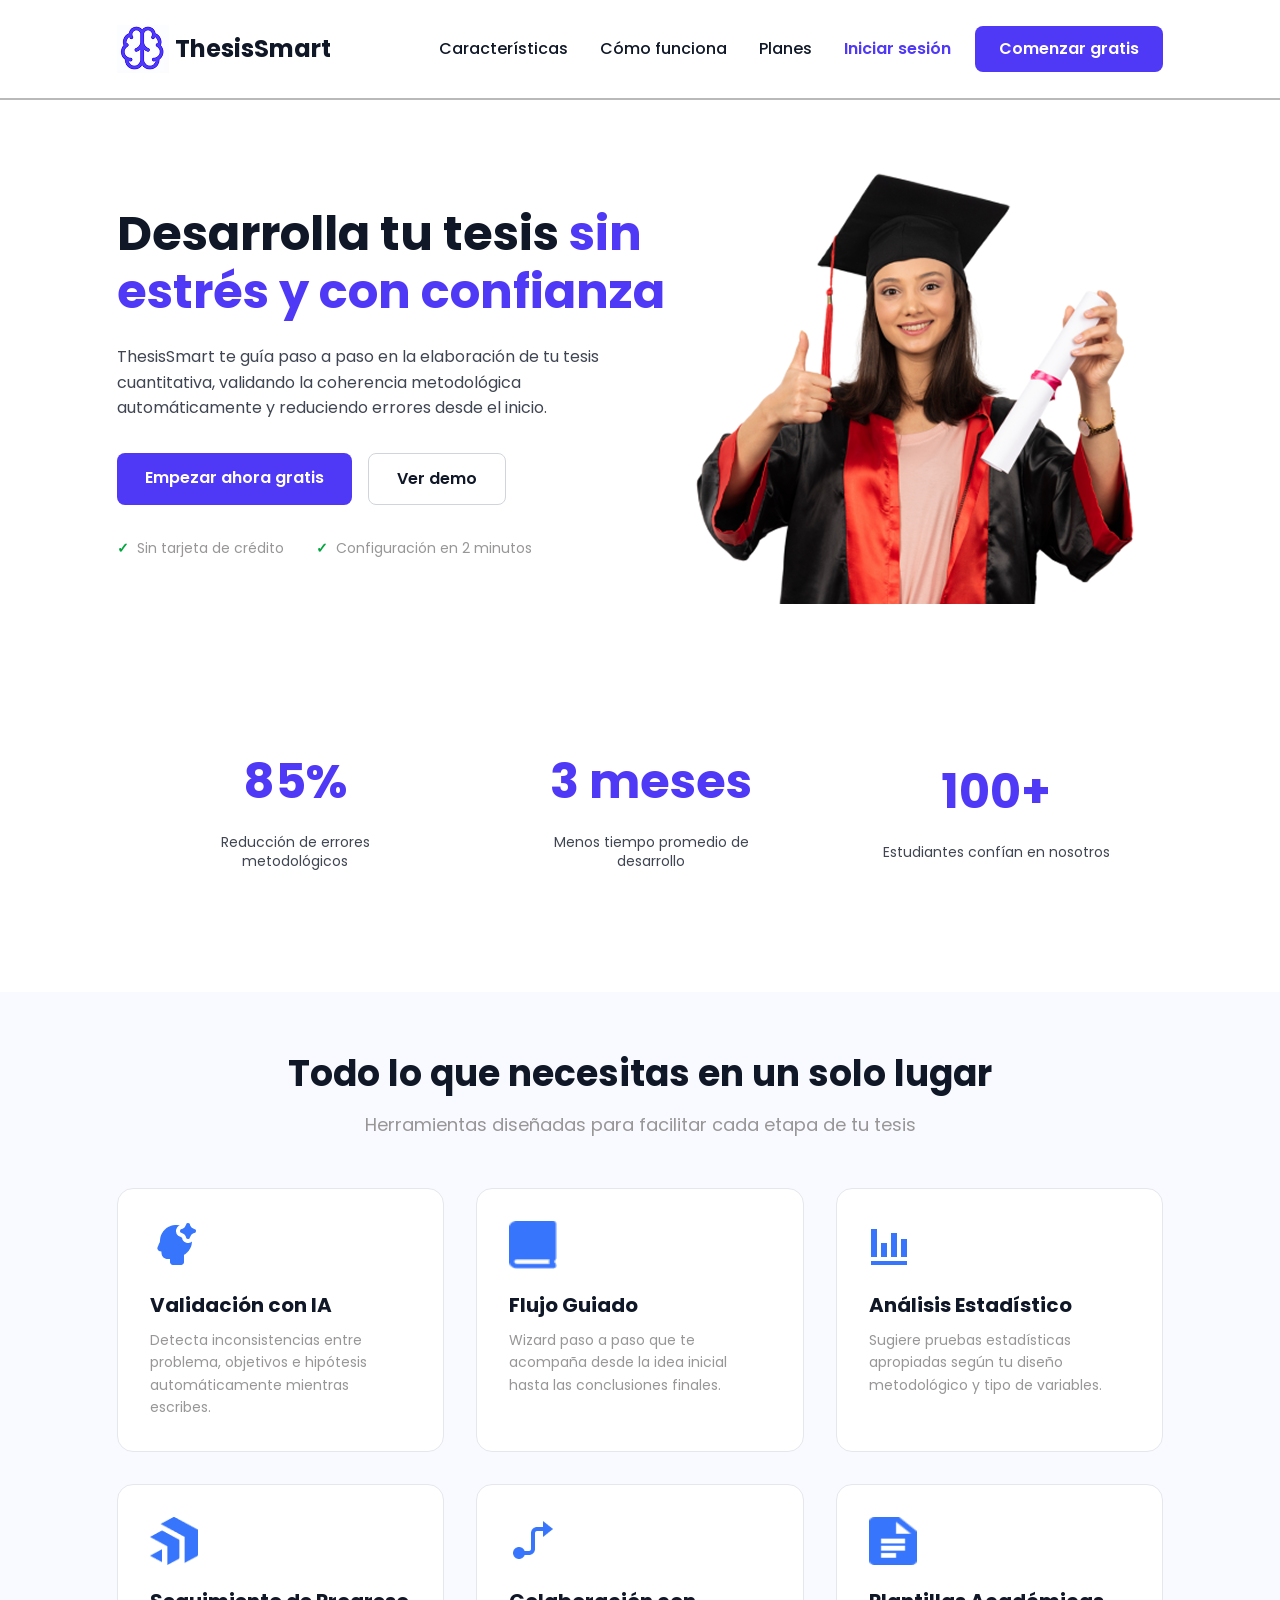
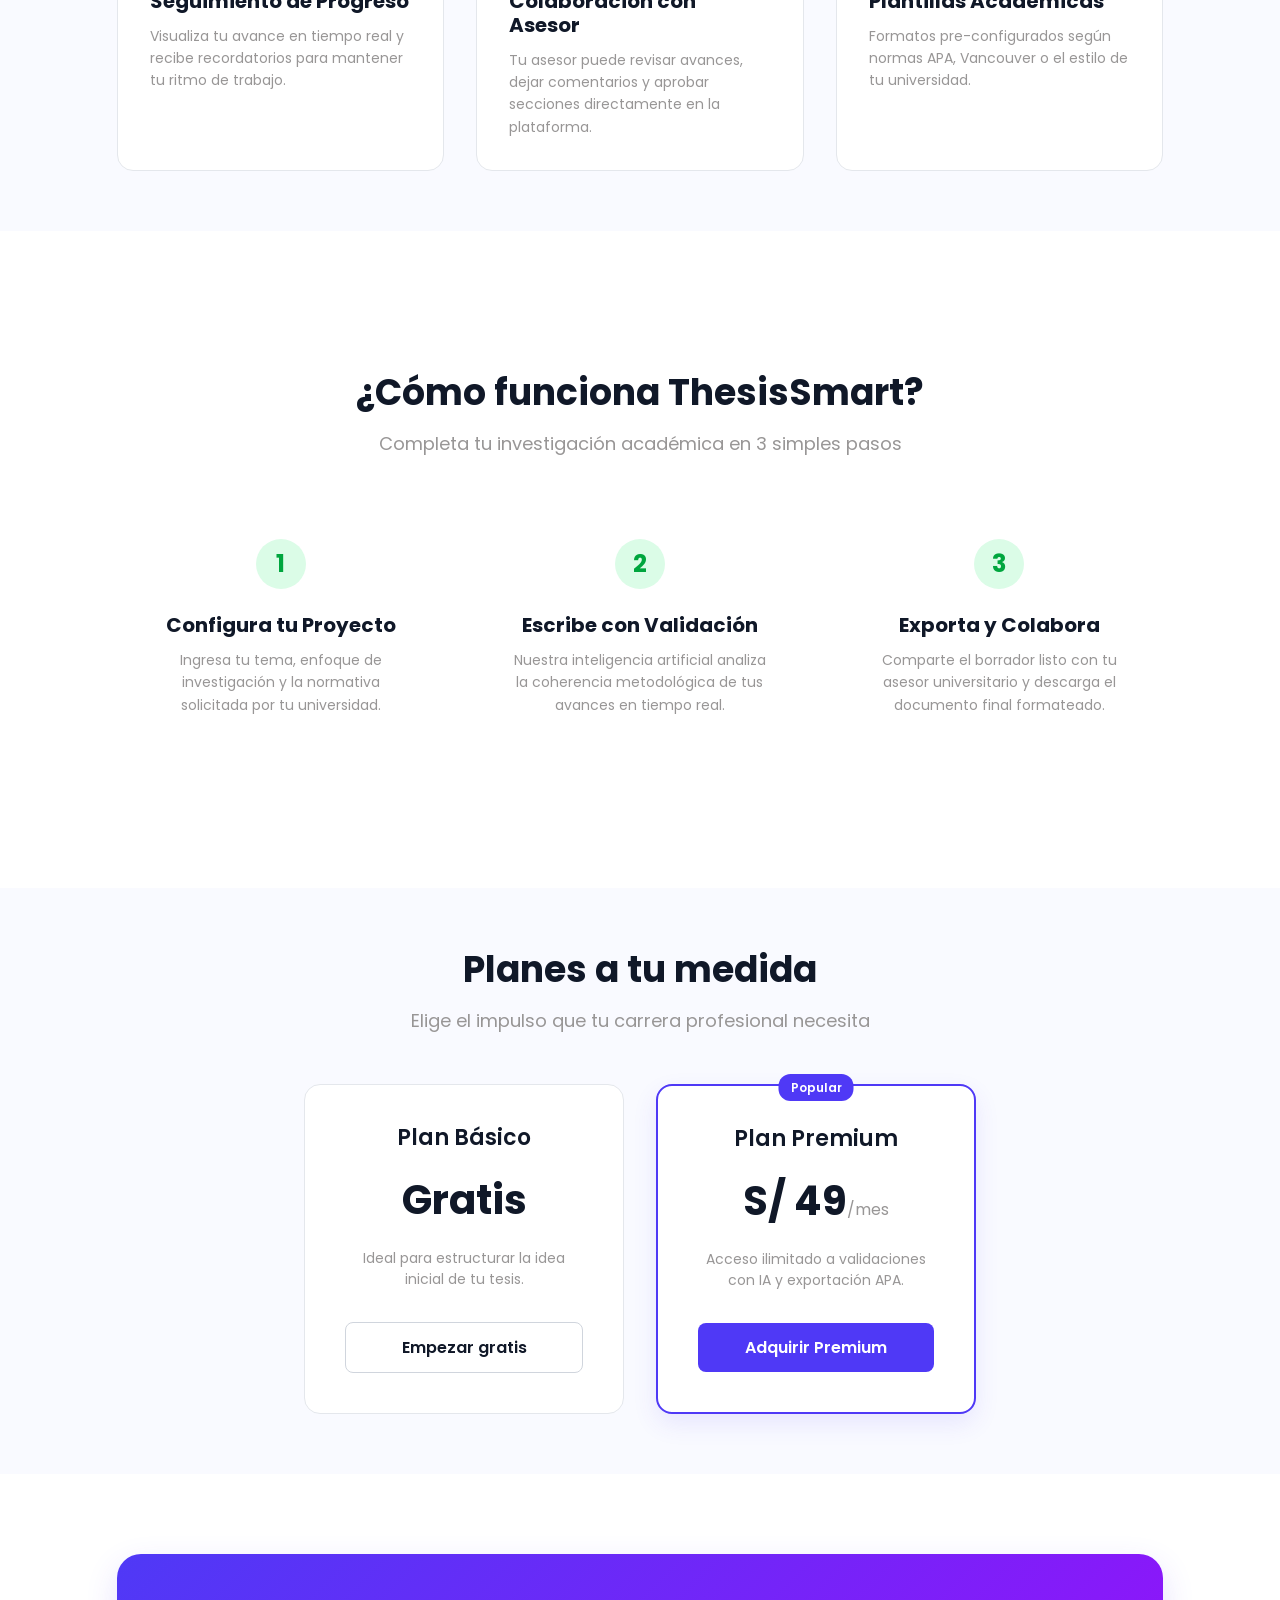
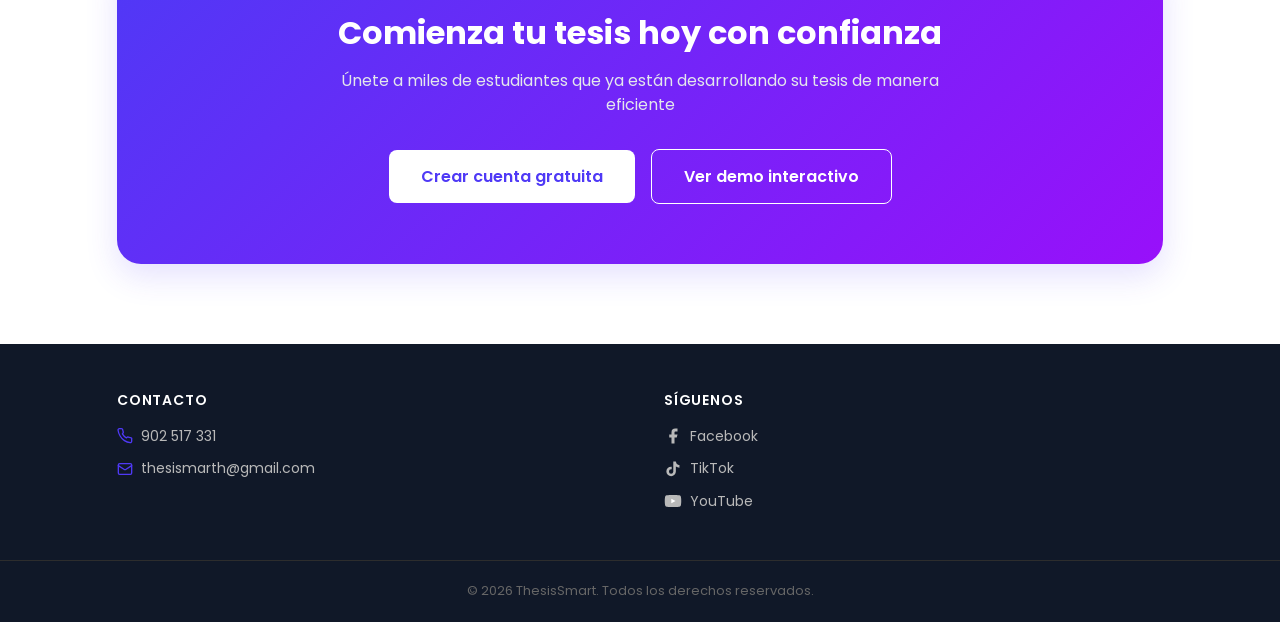
==== public/index.html @ 3ab74cde "Actualizacion de carpetas" ====
<!DOCTYPE html>
<html lang="es">
<head>
  <meta charset="UTF-8">
  <meta name="viewport" content="width=device-width, initial-scale=1.0">
  <title>Landing Page — Proyecto Tesis</title>
  <link rel="preconnect" href="https://fonts.googleapis.com">
  <link rel="preconnect" href="https://fonts.gstatic.com" crossorigin>
  <link href="https://fonts.googleapis.com/css2?family=Poppins:wght@400;500;600;700&display=swap" rel="stylesheet">
  <link rel="stylesheet" href="assets/styles/global.css">
  <link rel="stylesheet" href="assets/styles/landing.css">
  <link rel="icon" type="iamge/png" href="favicon.ico">
</head>
<body>

  <header>
    <nav class="nav">
      <a href="index.html" class="cuadro">
        <img class="logo" height="48" width="52" src="assets/images/landing/image 8.png" alt="ThesisSmart Logo">
        <span class="titulo">ThesisSmart</span>
      </a>

      <div class="nav-rigth">
        <ul class="menu">
          <li><a href="#seccion-caracteristicas">Características</a></li>
          <li><a href="#seccion-como-funciona">Cómo funciona</a></li>
          <li><a href="#seccion-planes">Planes</a></li>
        </ul>

        <div class="text2">
          <a href="auth.html" class="login">Iniciar sesión</a>
          <a href="auth.html" class="comenzar">Comenzar gratis</a>
        </div>
      </div>
    </nav>
  </header>

  <main>
    
    <section class="hero-section">
      <div class="hero-content">
        <h1>Desarrolla tu tesis <span>sin estrés y con confianza</span></h1>
        <p class="hero-description">
          ThesisSmart te guía paso a paso en la elaboración de tu tesis cuantitativa, 
          validando la coherencia metodológica automáticamente y reduciendo errores desde el inicio.
        </p>

        <div class="hero-buttons">
          <a href="auth.html" class="btn-primary">Empezar ahora gratis</a>
          <a href="#" class="btn-secondary" id="btn-hero-demo">Ver demo</a>
        </div>

        <div class="hero-features">
          <p><span class="check-icon">✓</span> Sin tarjeta de crédito</p>
          <p><span class="check-icon">✓</span> Configuración en 2 minutos</p>
        </div>
      </div>

      <div class="hero-image">
        <img src="assets/images/landing/Diseño sin título 1.png" alt="Estudiante graduada de ThesisSmart">
      </div>
    </section>

    <section class="stats-section">
      <div class="stat-card">
        <p class="stat-number">85%</p>
        <p class="stat-text">Reducción de errores metodológicos</p>
      </div>

      <div class="stat-card">
        <p class="stat-number">3 meses</p>
        <p class="stat-text">Menos tiempo promedio de desarrollo</p>
      </div>

      <div class="stat-card">
        <p class="stat-number">100+</p>
        <p class="stat-text">Estudiantes confían en nosotros</p>
      </div>
    </section>

    <section id="seccion-caracteristicas" class="features-section">
      <div class="features-header">
        <h2>Todo lo que necesitas en un solo lugar</h2>
        <p>Herramientas diseñadas para facilitar cada etapa de tu tesis</p>
      </div>

      <div class="features-grid">
        <div class="feature-card">
          <img src="assets/images/landing/mingcute_head-ai-fill.png" alt="Icono IA" class="feature-icon">
          <h3>Validación con IA</h3>
          <p>Detecta inconsistencias entre problema, objetivos e hipótesis automáticamente mientras escribes.</p>
        </div>

        <div class="feature-card">
          <img src="assets/images/landing/Group.png" alt="Icono Flujo" class="feature-icon">
          <h3>Flujo Guiado</h3>
          <p>Wizard paso a paso que te acompaña desde la idea inicial hasta las conclusiones finales.</p>
        </div>

        <div class="feature-card">
          <img src="assets/images/landing/mingcute_head-ai-fill (2).png" alt="Icono Análisis" class="feature-icon">
          <h3>Análisis Estadístico</h3>
          <p>Sugiere pruebas estadísticas apropiadas según tu diseño metodológico y tipo de variables.</p>
        </div>

        <div class="feature-card">
          <img src="assets/images/landing/Vector.png" alt="Icono Progreso" class="feature-icon">
          <h3>Seguimiento de Progreso</h3>
          <p>Visualiza tu avance en tiempo real y recibe recordatorios para mantener tu ritmo de trabajo.</p>
        </div>

        <div class="feature-card">
          <img src="assets/images/landing/linea-png.png" alt="Icono Asesor" class="feature-icon">
          <h3>Colaboración con Asesor</h3>
          <p>Tu asesor puede revisar avances, dejar comentarios y aprobar secciones directamente en la plataforma.</p>
        </div>

        <div class="feature-card">
          <img src="assets/images/landing/librito.png" alt="Icono Plantillas" class="feature-icon">
          <h3>Plantillas Académicas</h3>
          <p>Formatos pre-configurados según normas APA, Vancouver o el estilo de tu universidad.</p>
        </div>
      </div>
    </section>

    <section id="seccion-como-funciona" class="how-section">
      <div class="features-header">
        <h2>¿Cómo funciona ThesisSmart?</h2>
        <p>Completa tu investigación académica en 3 simples pasos</p>
      </div>
      <div class="how-grid">
        <div class="step-card">
          <div class="step-number">1</div>
          <h3>Configura tu Proyecto</h3>
          <p>Ingresa tu tema, enfoque de investigación y la normativa solicitada por tu universidad.</p>
        </div>
        <div class="step-card">
          <div class="step-number">2</div>
          <h3>Escribe con Validación</h3>
          <p>Nuestra inteligencia artificial analiza la coherencia metodológica de tus avances en tiempo real.</p>
        </div>
        <div class="step-card">
          <div class="step-number">3</div>
          <h3>Exporta y Colabora</h3>
          <p>Comparte el borrador listo con tu asesor universitario y descarga el documento final formateado.</p>
        </div>
      </div>
    </section>

    <section id="seccion-planes" class="pricing-section">
      <div class="features-header">
        <h2>Planes a tu medida</h2>
        <p>Elige el impulso que tu carrera profesional necesita</p>
      </div>
      <div class="pricing-grid">
        <div class="price-card">
          <h3>Plan Básico</h3>
          <p class="price-amount">Gratis</p>
          <p class="price-description">Ideal para estructurar la idea inicial de tu tesis.</p>
          <a href="auth.html" class="btn-secondary">Empezar gratis</a>
        </div>
        <div class="price-card premium">
          <div class="premium-badge">Popular</div>
          <h3>Plan Premium</h3>
          <p class="price-amount">S/ 49<span>/mes</span></p>
          <p class="price-description">Acceso ilimitado a validaciones con IA y exportación APA.</p>
          <a href="auth.html" class="btn-primary">Adquirir Premium</a>
        </div>
      </div>
    </section>

    <section class="cta-section">
      <div class="cta-box">
        <h2>Comienza tu tesis hoy con confianza</h2>
        <p>Únete a miles de estudiantes que ya están desarrollando su tesis de manera eficiente</p>
        <div class="cta-buttons">
          <a href="auth.html" class="btn-cta">Crear cuenta gratuita</a>
          <a href="#" class="btn-cta-secondary" id="btn-footer-demo">Ver demo interactivo</a>
        </div>
      </div>
    </section>

  </main>

  <div class="demo-floating-menu" id="panel-menu-demo">
    <div class="demo-menu-header">
      <h4>NAVEGACIÓN RÁPIDA (Demo)</h4>
      <button id="btn-cerrar-demo" class="close-demo">&times</button>
    </div>
    <div class="demo-menu-links">
      <a href="index.html" class="demo-link active">Landing Page</a>
      <a href="auth.html" class="demo-link">Autenticación</a>
      <a href="dashboard-estudiante.html" class="demo-link">Dashboard Estudiante</a>
      <a href="gestionar-tesis.html" class="demo-link">Editor / Wizard</a>
      <a href="dashboard-asesor.html" class="demo-link">Dashboard Asesor</a>
    </div>
  </div>

  <footer class="site-footer">
    <div class="footer-inner">

      <div class="footer-col">
        <h4 class="footer-heading">Contacto</h4>
        <p class="footer-item">
          <svg xmlns="http://www.w3.org/2000/svg" width="16" height="16" viewBox="0 0 24 24" fill="none" stroke="currentColor" stroke-width="2" stroke-linecap="round" stroke-linejoin="round" aria-hidden="true"><path d="M22 16.92v3a2 2 0 0 1-2.18 2 19.79 19.79 0 0 1-8.63-3.07A19.5 19.5 0 0 1 4.69 12a19.79 19.79 0 0 1-3.07-8.67A2 2 0 0 1 3.62 1h3a2 2 0 0 1 2 1.72 12.84 12.84 0 0 0 .7 2.81 2 2 0 0 1-.45 2.11L8.09 8.91a16 16 0 0 0 6 6l.81-.81a2 2 0 0 1 2.11-.45 12.84 12.84 0 0 0 2.81.7A2 2 0 0 1 22 16.92z"/></svg>
          902 517 331
        </p>
        <p class="footer-item">
          <svg xmlns="http://www.w3.org/2000/svg" width="16" height="16" viewBox="0 0 24 24" fill="none" stroke="currentColor" stroke-width="2" stroke-linecap="round" stroke-linejoin="round" aria-hidden="true"><rect width="20" height="16" x="2" y="4" rx="2"/><path d="m22 7-8.97 5.7a1.94 1.94 0 0 1-2.06 0L2 7"/></svg>
          thesismarth@gmail.com
        </p>
      </div>

      <div class="footer-col">
        <h4 class="footer-heading">Síguenos</h4>
        <div class="footer-socials">
          <a href="https://www.facebook.com" target="_blank" rel="noopener noreferrer" class="social-link" aria-label="Facebook">
            <svg xmlns="http://www.w3.org/2000/svg" width="18" height="18" viewBox="0 0 24 24" fill="currentColor" aria-hidden="true"><path d="M18 2h-3a5 5 0 0 0-5 5v3H7v4h3v8h4v-8h3l1-4h-4V7a1 1 0 0 1 1-1h3z"/></svg>
            Facebook
          </a>
          <a href="https://www.tiktok.com" target="_blank" rel="noopener noreferrer" class="social-link" aria-label="TikTok">
            <svg xmlns="http://www.w3.org/2000/svg" width="18" height="18" viewBox="0 0 24 24" fill="currentColor" aria-hidden="true"><path d="M19.59 6.69a4.83 4.83 0 0 1-3.77-4.25V2h-3.45v13.67a2.89 2.89 0 0 1-2.88 2.5 2.89 2.89 0 0 1-2.89-2.89 2.89 2.89 0 0 1 2.89-2.89c.28 0 .54.04.79.1V9.01a6.33 6.33 0 0 0-.79-.05 6.34 6.34 0 0 0-6.34 6.34 6.34 6.34 0 0 0 6.34 6.34 6.34 6.34 0 0 0 6.33-6.34V8.69a8.16 8.16 0 0 0 4.77 1.52V6.76a4.85 4.85 0 0 1-1-.07z"/></svg>
            TikTok
          </a>
          <a href="https://www.youtube.com" target="_blank" rel="noopener noreferrer" class="social-link" aria-label="YouTube">
            <svg xmlns="http://www.w3.org/2000/svg" width="18" height="18" viewBox="0 0 24 24" fill="currentColor" aria-hidden="true"><path d="M22.54 6.42a2.78 2.78 0 0 0-1.95-1.96C18.88 4 12 4 12 4s-6.88 0-8.59.46A2.78 2.78 0 0 0 1.46 6.42 29 29 0 0 0 1 12a29 29 0 0 0 .46 5.58 2.78 2.78 0 0 0 1.95 1.96C5.12 20 12 20 12 20s6.88 0 8.59-.46a2.78 2.78 0 0 0 1.95-1.96A29 29 0 0 0 23 12a29 29 0 0 0-.46-5.58z"/><polygon points="9.75 15.02 15.5 12 9.75 8.98 9.75 15.02" fill="#fff"/></svg>
            YouTube
          </a>
        </div>
      </div>

    </div>
    <div class="footer-bottom">
      <p>&copy; 2026 ThesisSmart. Todos los derechos reservados.</p>
    </div>
  </footer>

  <script src="assets/scripts/global.js"></script>
  <script src="assets/scripts/landing.js"></script>
</body>
</html>
---- public/assets/styles/global.css ----
/* ─── FUENTE (respaldo por si el CDN tarda) ─────────────────────────── */
@import url('https://fonts.googleapis.com/css2?family=Poppins:wght@400;500;600;700&display=swap');

/* ─── VARIABLES ─────────────────────────────────────────────────────── */
:root {
  /* Colores principales */
  --violeta:        #4F39F6;
  --verde:          #00A63E;
  --negro:          #101828;
  --morado:         #9810FA;

  /* Colores de apoyo */
  --gris:           #989696;
  --verde-claro:    #DBFCE7;
  --naranja:        #E17100;
  --amarillo-claro: #FEF3C6;

  /* Tipografía */
  --fuente: 'Poppins', sans-serif;
}

/* ─── RESET ─────────────────────────────────────────────────────────── */
*, *::before, *::after {
  box-sizing: border-box;
  margin: 0;
  padding: 0;
}

html {
  font-size: 16px;
  scroll-behavior: smooth;
}

body {
  font-family: var(--fuente);
  color: var(--negro);
  background-color: #ffffff;
  line-height: 1.6;
  -webkit-font-smoothing: antialiased;
}

img, video {
  max-width: 100%;
  display: block;
}

a {
  text-decoration: none;
  color: inherit;
}

ul, ol {
  list-style: none;
}

button {
  font-family: var(--fuente);
  cursor: pointer;
  border: none;
  background: none;
}

input, textarea, select {
  font-family: var(--fuente);
  font-size: 1rem;
  outline: none;
  border: none;
}

h1, h2, h3, h4, h5, h6 {
  font-weight: 600;
  line-height: 1.2;
}
---- public/assets/styles/landing.css ----
.nav {
    display: flex;
    justify-content: space-between;
    align-items: center;
    width: 100%;
    height: 100px;
    margin: 0 auto;
    padding-left: 117px;
    padding-right: 117px;
    background-color: #ffffff;
    box-sizing: border-box;
    font-family: var(--fuente);
    border-bottom: 2px solid #B9B9B9;
}

.cuadro {
    display: flex;
    align-items: center;
    gap: 6px;
    text-decoration: none;
}

.logo {
    width: 52px;
    height: 48px;
    display: block;
}

.titulo {
    font-family: var(--fuente);
    font-weight: 700;
    font-size: 24px;
    color: var(--negro);
    white-space: nowrap;
}

.nav-rigth {
    display: flex;
    align-items: center;
    gap: 32px;
}

.menu {
    display: flex;
    align-items: center;
    gap: 32px;
    list-style: none;
    margin: 0;
    padding: 0;
}

.menu a {
    text-decoration: none;
    color: var(--negro);
    font-family: var(--fuente);
    font-weight: 500;
}

.text2 {
    display: flex;
    align-items: center;
    gap: 24px;
}

.login {
    text-decoration: none;
    color: var(--violeta);
    font-family: var(--fuente);
    font-weight: 600;
}

.comenzar {
    text-decoration: none;
    background-color: var(--violeta);
    color: #ffffff;
    padding: 10px 24px;
    border-radius: 8px;
    font-family: var(--fuente);
    font-weight: 600;
}


.hero-section {
    display: flex;
    justify-content: space-between;
    align-items: center;
    max-width: 1440px;
    margin: 0 auto;
    padding: 60px 117px;
    box-sizing: border-box;
}

.hero-content {
    max-width: 550px;
}

.hero-content h1 {
    font-family: var(--fuente);
    font-size: 48px;
    font-weight: 700;
    color: var(--negro);
    line-height: 1.2;
    margin: 0 0 24px 0;
}

.hero-content h1 span {
    color: var(--violeta);
}

.hero-description {
    font-family: var(--fuente);
    font-size: 16px;
    line-height: 1.6;
    color: var(--negro);
    margin: 0 0 32px 0;
    opacity: 0.8;
}

.hero-buttons {
    display: flex;
    gap: 16px;
    margin-bottom: 32px;
}

.btn-primary {
    text-decoration: none;
    background-color: var(--violeta);
    color: #ffffff;
    padding: 12px 28px;
    border-radius: 8px;
    font-family: var(--fuente);
    font-weight: 600;
    font-size: 16px;
}

.btn-secondary {
    text-decoration: none;
    background-color: #ffffff;
    color: var(--negro);
    padding: 12px 28px;
    border: 1px solid #D0D5DD;
    border-radius: 8px;
    font-family: var(--fuente);
    font-weight: 600;
    font-size: 16px;
}

.hero-features {
    display: flex;
    gap: 32px;
}

.hero-features p {
    font-family: var(--fuente);
    font-size: 14px;
    color: var(--gris);
    display: flex;
    align-items: center;
    gap: 8px;
    margin: 0;
}

.check-icon {
    color: var(--verde);
    font-weight: 700;
}

.hero-image img {
    max-width: 100%;
    height: auto;
    display: block;
}

.stats-section {
    display: flex;
    justify-content: space-around;
    align-items: center;
    max-width: 1440px;
    margin: 40px auto 0 auto;
    padding: 40px 117px;
    box-sizing: border-box;
}

.stat-card {
    text-align: center;
    max-width: 250px;
}

.stat-number {
    font-family: var(--fuente);
    font-size: 48px;
    font-weight: 700;
    color: var(--violeta);
    margin: 0 0 12px 0;
}

.stat-text {
    font-family: var(--fuente);
    font-size: 14px;
    color: var(--negro);
    margin: 0;
    line-height: 1.4;
    opacity: 0.8;
}

.features-section {
    margin: 80px auto 0 auto;
    padding: 60px 117px;
    box-sizing: border-box;
    background-color: #F9FAFF;
}

.features-header {
    text-align: center;
    margin-bottom: 48px;
}

.features-header h2 {
    font-family: var(--fuente);
    font-size: 36px;
    font-weight: 700;
    color: var(--negro);
    margin: 0 0 16px 0;
}

.features-header p {
    font-family: var(--fuente);
    font-size: 18px;
    color: var(--gris);
    margin: 0;
}

.features-grid {
    display: grid;
    grid-template-columns: repeat(3, 1fr);
    gap: 32px;
}

.feature-card {
    background-color: #ffffff;
    border: 1px solid #E4E7EC;
    border-radius: 16px;
    padding: 32px;
    box-sizing: border-box;
    display: flex;
    flex-direction: column;
    align-items: flex-start;
    text-align: left;
}

.feature-icon {
    width: 48px;
    height: 48px;
    margin-bottom: 24px;
}

.feature-card h3 {
    font-family: var(--fuente);
    font-size: 20px;
    font-weight: 700;
    color: var(--negro);
    margin: 0 0 12px 0;
}

.feature-card p {
    font-family: var(--fuente);
    font-size: 14px;
    line-height: 1.6;
    color: var(--gris);
    margin: 0;
}

.cta-section {
    max-width: 1440px;
    margin: 80px auto;
    padding: 0 117px;
    box-sizing: border-box;
}

.cta-box {
    background: linear-gradient(135deg, var(--violeta) 0%, var(--morado) 100%);
    border-radius: 24px;
    padding: 60px 40px;
    text-align: center;
    display: flex;
    flex-direction: column;
    align-items: center;
    box-shadow: 0px 12px 32px rgba(79, 57, 246, 0.15);
}

.cta-box h2 {
    font-family: var(--fuente);
    font-size: 32px;
    font-weight: 700;
    color: #ffffff;
    margin: 0 0 16px 0;
}

.cta-box p {
    font-family: var(--fuente);
    font-size: 16px;
    color: #E4E7EC;
    max-width: 600px;
    margin: 0 0 32px 0;
    line-height: 1.5;
}

.btn-cta {
    text-decoration: none;
    background-color: #ffffff;
    color: var(--violeta);
    padding: 14px 32px;
    border-radius: 8px;
    font-family: var(--fuente);
    font-weight: 600;
    font-size: 16px;
    display: inline-block;
}

html {
    scroll-behavior: smooth; 
}

.how-section {
    max-width: 1440px;
    margin: 80px auto 0 auto;
    padding: 60px 117px;
    box-sizing: border-box;
}

.how-grid {
    display: grid;
    grid-template-columns: repeat(3, 1fr);
    gap: 32px;
}

.step-card {
    background-color: #ffffff;
    padding: 32px;
    text-align: center;
    box-sizing: border-box;
}

.step-number {
    width: 50px;
    height: 50px;
    background-color: var(--verde-claro);
    color: var(--verde);
    font-size: 24px;
    font-weight: 700;
    border-radius: 50%;
    display: flex;
    align-items: center;
    justify-content: center;
    margin: 0 auto 24px auto;
}

.step-card h3 {
    font-family: var(--fuente);
    font-size: 20px;
    font-weight: 700;
    color: var(--negro);
    margin: 0 0 12px 0;
}

.step-card p {
    font-family: var(--fuente);
    font-size: 14px;
    line-height: 1.6;
    color: var(--gris);
    margin: 0;
}

.pricing-section {
    margin: 80px auto 0 auto;
    padding: 60px 117px;
    box-sizing: border-box;
    background-color: #F9FAFF;
}

.pricing-grid {
    display: flex;
    justify-content: center;
    gap: 32px;
}



.price-card {
    background-color: #ffffff;
    border: 1px solid #E4E7EC;
    border-radius: 16px;
    padding: 40px;
    width: 320px;
    box-sizing: border-box;
    text-align: center;
    position: relative;
    display: flex;
    flex-direction: column;
    justify-content: space-between;
}

.price-card.premium {
    border: 2px solid var(--violeta);
    box-shadow: 0px 10px 25px rgba(79, 57, 246, 0.1);
}

.premium-badge {
    position: absolute;
    top: -12px;
    left: 50%;
    transform: translateX(-50%);
    background-color: var(--violeta);
    color: white;
    padding: 4px 12px;
    font-size: 12px;
    font-weight: 600;
    border-radius: 12px;
}

.price-card h3 {
    font-family: var(--fuente);
    font-size: 22px;
    color: var(--negro);
    margin: 0 0 16px 0;
}

.price-amount {
    font-family: var(--fuente);
    font-size: 40px;
    font-weight: 700;
    color: var(--negro);
    margin: 0 0 16px 0;
}

.price-amount span {
    font-size: 16px;
    color: var(--gris);
    font-weight: 400;
}

.price-description {
    font-family: var(--fuente);
    font-size: 14px;
    color: var(--gris);
    margin: 0 0 32px 0;
    line-height: 1.5;
}

.cta-buttons {
    display: flex;
    gap: 16px;
    align-items: center;
}

.btn-cta-secondary {
    text-decoration: none;
    background-color: transparent;
    color: #ffffff;
    border: 1px solid #ffffff;
    padding: 14px 32px;
    border-radius: 8px;
    font-family: var(--fuente);
    font-weight: 600;
    font-size: 16px;
}

.demo-floating-menu {
    position: fixed;
    bottom: 24px;
    right: 24px;
    background-color: #ffffff;
    border-radius: 12px;
    box-shadow: 0px 8px 30px rgba(0, 0, 0, 0.15);
    border: 1px solid #E4E7EC;
    width: 250px;
    z-index: 9999;
    font-family: var(--fuente);
    overflow: hidden;
    display: none; 
}

.demo-floating-menu.open {
    display: block;
}

.demo-menu-header {
    background-color: #F8F9FA;
    padding: 12px 16px;
    display: flex;
    justify-content: space-between;
    align-items: center;
    border-bottom: 1px solid #E4E7EC;
}

.demo-menu-header h4 {
    margin: 0;
    font-size: 11px;
    font-weight: 600;
    color: var(--gris);
    letter-spacing: 0.5px;
}

.close-demo {
    background: none;
    border: none;
    font-size: 20px;
    color: var(--gris);
    cursor: pointer;
    padding: 0;
    line-height: 1;
}

.demo-menu-links {
    display: flex;
    flex-direction: column;
}

.demo-link {
    padding: 10px 16px;
    font-size: 13px;
    color: var(--negro);
    text-decoration: none;
    font-weight: 500;
    transition: background-color 0.2s;
}

.demo-link:hover {
    background-color: #F4F5F7;
    color: var(--violeta);
}

.demo-link.active {
    background-color: #EEECFC;
    color: var(--violeta);
    font-weight: 600;
}

/* ─── FOOTER ─────────────────────────────────────────────────────────── */
.site-footer {
    background-color: var(--negro);
    color: #ffffff;
    font-family: var(--fuente);
}

.footer-inner {
    display: grid;
    grid-template-columns: 1fr 1fr;
    gap: 48px;
    max-width: 1440px;
    margin: 0 auto;
    padding: 48px 117px;
    box-sizing: border-box;
}

.footer-heading {
    font-size: 14px;
    font-weight: 600;
    text-transform: uppercase;
    letter-spacing: 0.8px;
    color: #ffffff;
    margin-bottom: 16px;
}

.footer-item {
    display: flex;
    align-items: center;
    gap: 8px;
    font-size: 14px;
    color: #B9B9B9;
    margin-bottom: 10px;
}

.footer-item svg {
    flex-shrink: 0;
    color: var(--violeta);
}

.footer-socials {
    display: flex;
    flex-direction: column;
    gap: 10px;
}

.social-link {
    display: flex;
    align-items: center;
    gap: 8px;
    font-size: 14px;
    color: #B9B9B9;
    text-decoration: none;
    transition: color 0.2s;
}

.social-link:hover {
    color: #ffffff;
}

.social-link svg {
    flex-shrink: 0;
}

.footer-bottom {
    border-top: 1px solid #2D2D2D;
    text-align: center;
    padding: 20px 117px;
    font-size: 13px;
    color: #666666;
}
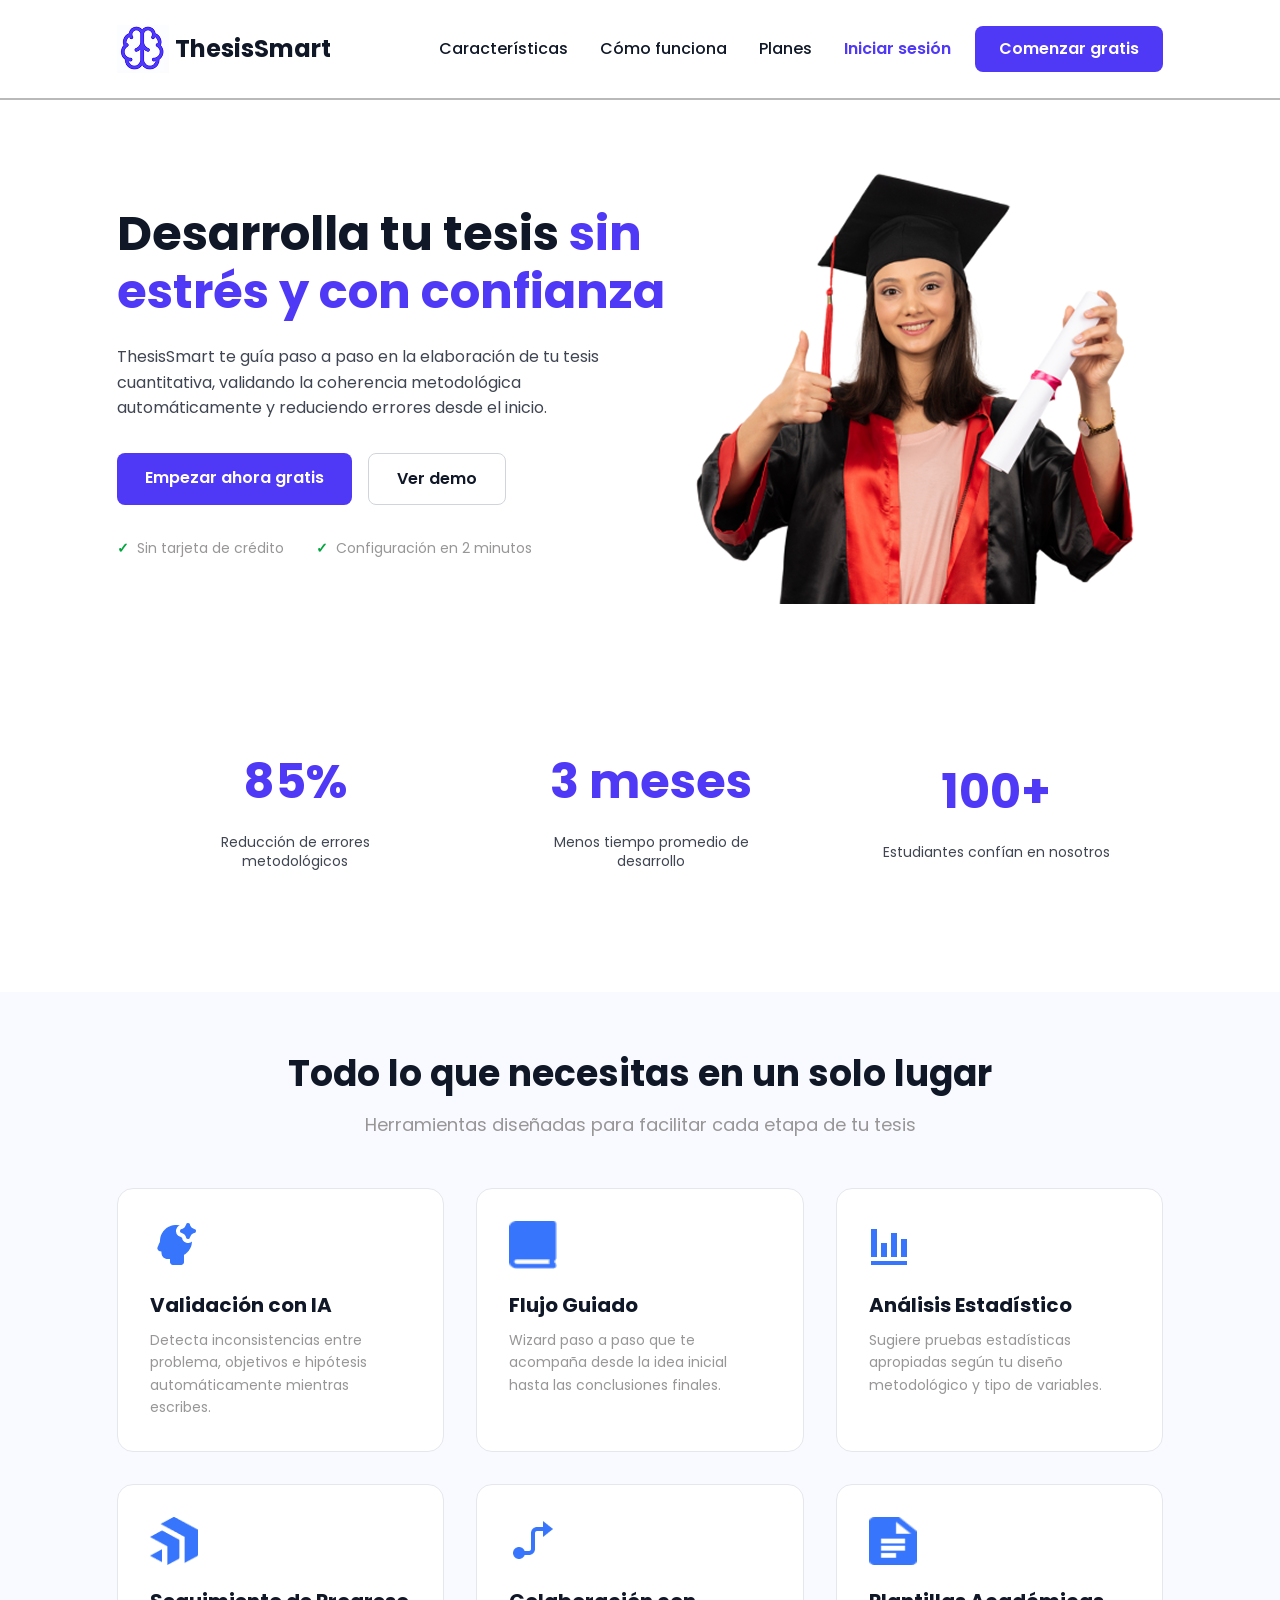
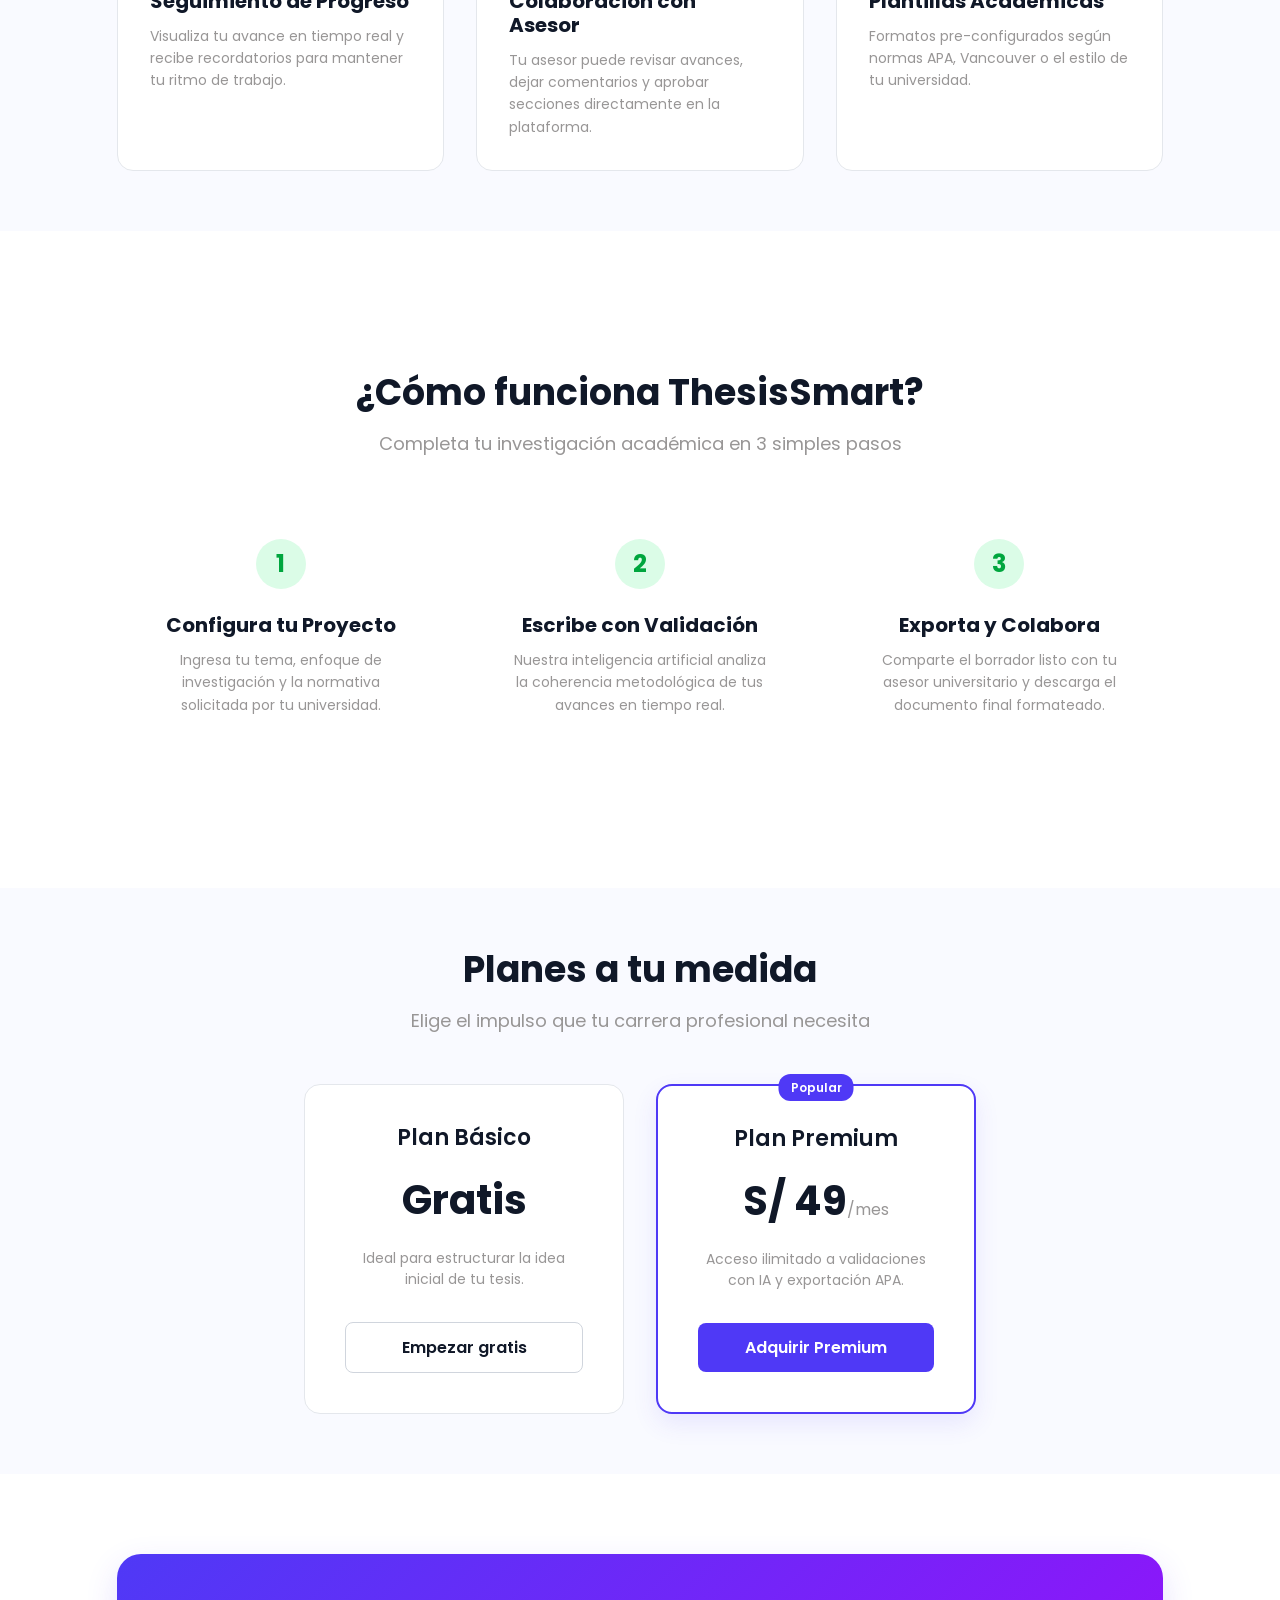
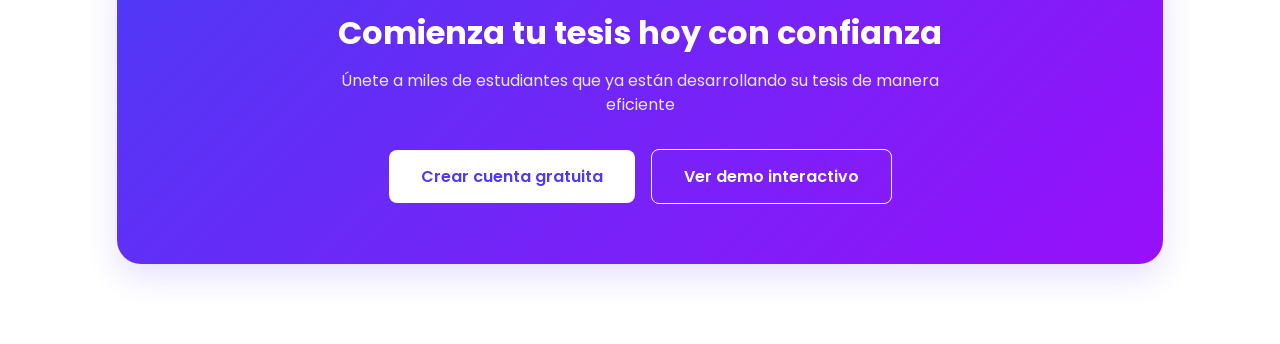
==== commit 9ba03ad7: "quito footer contacto  segun rama ruth-landing" ====
--- a/public/index.html
+++ b/public/index.html
@@ -9,7 +9,7 @@
   <link href="https://fonts.googleapis.com/css2?family=Poppins:wght@400;500;600;700&display=swap" rel="stylesheet">
   <link rel="stylesheet" href="assets/styles/global.css">
   <link rel="stylesheet" href="assets/styles/landing.css">
-  <link rel="icon" type="iamge/png" href="favicon.ico">
+  <link rel="stylesheet" href="assets/scripts/landing.js">
 </head>
 <body>
 
@@ -196,46 +196,10 @@
     </div>
   </div>
 
-  <footer class="site-footer">
-    <div class="footer-inner">
-
-      <div class="footer-col">
-        <h4 class="footer-heading">Contacto</h4>
-        <p class="footer-item">
-          <svg xmlns="http://www.w3.org/2000/svg" width="16" height="16" viewBox="0 0 24 24" fill="none" stroke="currentColor" stroke-width="2" stroke-linecap="round" stroke-linejoin="round" aria-hidden="true"><path d="M22 16.92v3a2 2 0 0 1-2.18 2 19.79 19.79 0 0 1-8.63-3.07A19.5 19.5 0 0 1 4.69 12a19.79 19.79 0 0 1-3.07-8.67A2 2 0 0 1 3.62 1h3a2 2 0 0 1 2 1.72 12.84 12.84 0 0 0 .7 2.81 2 2 0 0 1-.45 2.11L8.09 8.91a16 16 0 0 0 6 6l.81-.81a2 2 0 0 1 2.11-.45 12.84 12.84 0 0 0 2.81.7A2 2 0 0 1 22 16.92z"/></svg>
-          902 517 331
-        </p>
-        <p class="footer-item">
-          <svg xmlns="http://www.w3.org/2000/svg" width="16" height="16" viewBox="0 0 24 24" fill="none" stroke="currentColor" stroke-width="2" stroke-linecap="round" stroke-linejoin="round" aria-hidden="true"><rect width="20" height="16" x="2" y="4" rx="2"/><path d="m22 7-8.97 5.7a1.94 1.94 0 0 1-2.06 0L2 7"/></svg>
-          thesismarth@gmail.com
-        </p>
-      </div>
-
-      <div class="footer-col">
-        <h4 class="footer-heading">Síguenos</h4>
-        <div class="footer-socials">
-          <a href="https://www.facebook.com" target="_blank" rel="noopener noreferrer" class="social-link" aria-label="Facebook">
-            <svg xmlns="http://www.w3.org/2000/svg" width="18" height="18" viewBox="0 0 24 24" fill="currentColor" aria-hidden="true"><path d="M18 2h-3a5 5 0 0 0-5 5v3H7v4h3v8h4v-8h3l1-4h-4V7a1 1 0 0 1 1-1h3z"/></svg>
-            Facebook
-          </a>
-          <a href="https://www.tiktok.com" target="_blank" rel="noopener noreferrer" class="social-link" aria-label="TikTok">
-            <svg xmlns="http://www.w3.org/2000/svg" width="18" height="18" viewBox="0 0 24 24" fill="currentColor" aria-hidden="true"><path d="M19.59 6.69a4.83 4.83 0 0 1-3.77-4.25V2h-3.45v13.67a2.89 2.89 0 0 1-2.88 2.5 2.89 2.89 0 0 1-2.89-2.89 2.89 2.89 0 0 1 2.89-2.89c.28 0 .54.04.79.1V9.01a6.33 6.33 0 0 0-.79-.05 6.34 6.34 0 0 0-6.34 6.34 6.34 6.34 0 0 0 6.34 6.34 6.34 6.34 0 0 0 6.33-6.34V8.69a8.16 8.16 0 0 0 4.77 1.52V6.76a4.85 4.85 0 0 1-1-.07z"/></svg>
-            TikTok
-          </a>
-          <a href="https://www.youtube.com" target="_blank" rel="noopener noreferrer" class="social-link" aria-label="YouTube">
-            <svg xmlns="http://www.w3.org/2000/svg" width="18" height="18" viewBox="0 0 24 24" fill="currentColor" aria-hidden="true"><path d="M22.54 6.42a2.78 2.78 0 0 0-1.95-1.96C18.88 4 12 4 12 4s-6.88 0-8.59.46A2.78 2.78 0 0 0 1.46 6.42 29 29 0 0 0 1 12a29 29 0 0 0 .46 5.58 2.78 2.78 0 0 0 1.95 1.96C5.12 20 12 20 12 20s6.88 0 8.59-.46a2.78 2.78 0 0 0 1.95-1.96A29 29 0 0 0 23 12a29 29 0 0 0-.46-5.58z"/><polygon points="9.75 15.02 15.5 12 9.75 8.98 9.75 15.02" fill="#fff"/></svg>
-            YouTube
-          </a>
-        </div>
-      </div>
-
-    </div>
-    <div class="footer-bottom">
-      <p>&copy; 2026 ThesisSmart. Todos los derechos reservados.</p>
-    </div>
-  </footer>
-
-  <script src="assets/scripts/global.js"></script>
-  <script src="assets/scripts/landing.js"></script>
+  <footer>
+    </footer>
+
+  <script src="scripts/global.js"></script>
+  <script src="scripts/landing.js"></script>
 </body>
 </html>
--- a/public/assets/styles/landing.css
+++ b/public/assets/styles/landing.css
@@ -536,74 +536,79 @@
     font-weight: 600;
 }
 
-/* ─── FOOTER ─────────────────────────────────────────────────────────── */
-.site-footer {
-    background-color: var(--negro);
-    color: #ffffff;
-    font-family: var(--fuente);
-}
-
-.footer-inner {
-    display: grid;
-    grid-template-columns: 1fr 1fr;
-    gap: 48px;
-    max-width: 1440px;
-    margin: 0 auto;
-    padding: 48px 117px;
-    box-sizing: border-box;
-}
-
-.footer-heading {
-    font-size: 14px;
-    font-weight: 600;
-    text-transform: uppercase;
-    letter-spacing: 0.8px;
-    color: #ffffff;
-    margin-bottom: 16px;
-}
-
-.footer-item {
-    display: flex;
-    align-items: center;
-    gap: 8px;
-    font-size: 14px;
-    color: #B9B9B9;
-    margin-bottom: 10px;
-}
-
-.footer-item svg {
-    flex-shrink: 0;
-    color: var(--violeta);
-}
-
-.footer-socials {
-    display: flex;
-    flex-direction: column;
-    gap: 10px;
-}
-
-.social-link {
-    display: flex;
-    align-items: center;
-    gap: 8px;
-    font-size: 14px;
-    color: #B9B9B9;
-    text-decoration: none;
-    transition: color 0.2s;
-}
-
-.social-link:hover {
-    color: #ffffff;
-}
-
-.social-link svg {
-    flex-shrink: 0;
-}
-
-.footer-bottom {
-    border-top: 1px solid #2D2D2D;
-    text-align: center;
-    padding: 20px 117px;
-    font-size: 13px;
-    color: #666666;
+
+@media (max-width: 768px) {
+    
+    /* 1. Ajustes Generales de Márgenes */
+    .nav, 
+    .hero-section, 
+    .stats-section, 
+    .features-section, 
+    .how-section, 
+    .pricing-section, 
+    .cta-section {
+        padding-left: 24px;   /* Reducimos los 117px a solo 24px para que no coma pantalla */
+        padding-right: 24px;
+    }
+
+    /* 2. Menú de Navegación */
+    .nav-rigth {
+        display: none;        /* Por ahora ocultamos el menú largo en celulares para que no se rompa */
+    }
+
+    /* 3. Hero (Pasar de 2 columnas a 1 columna vertical) */
+    .hero-section {
+        flex-direction: column-reverse; /* Pone la imagen arriba y los textos abajo */
+        text-align: center;
+        gap: 32px;
+    }
+
+    .hero-content h1 {
+        font-size: 32px;      /* Achicamos el título para que entre completo */
+    }
+
+    .hero-buttons {
+        flex-direction: column; /* Botones uno abajo del otro */
+        width: 100%;
+    }
+
+    .hero-features {
+        flex-direction: column;
+        align-items: center;
+        gap: 12px;
+    }
+
+    /* 4. Estadísticas (Uno debajo de otro) */
+    .stats-section {
+        flex-direction: column;
+        gap: 32px;
+    }
+
+    /* 5. Características (El Grid pasa de 3 columnas a solo 1 columna) */
+    .features-grid, 
+    .how-grid {
+        grid-template-columns: 1fr; /* Una sola columna vertical */
+        gap: 20px;
+    }
+
+    /* 6. Planes de Precios */
+    .pricing-grid {
+        flex-direction: column;
+        align-items: center;
+    }
+
+    /* 7. Caja Morada (CTA) */
+    .cta-box h2 {
+        font-size: 24px;      /* Título más pequeño para pantallas chicas */
+    }
+
+    .cta-buttons {
+        flex-direction: column;
+        width: 100%;
+    }
+    
+    .btn-cta, .btn-cta-secondary {
+        width: 100%;          /* Los botones ocupan todo el ancho disponible */
+        text-align: center;
+    }
 }
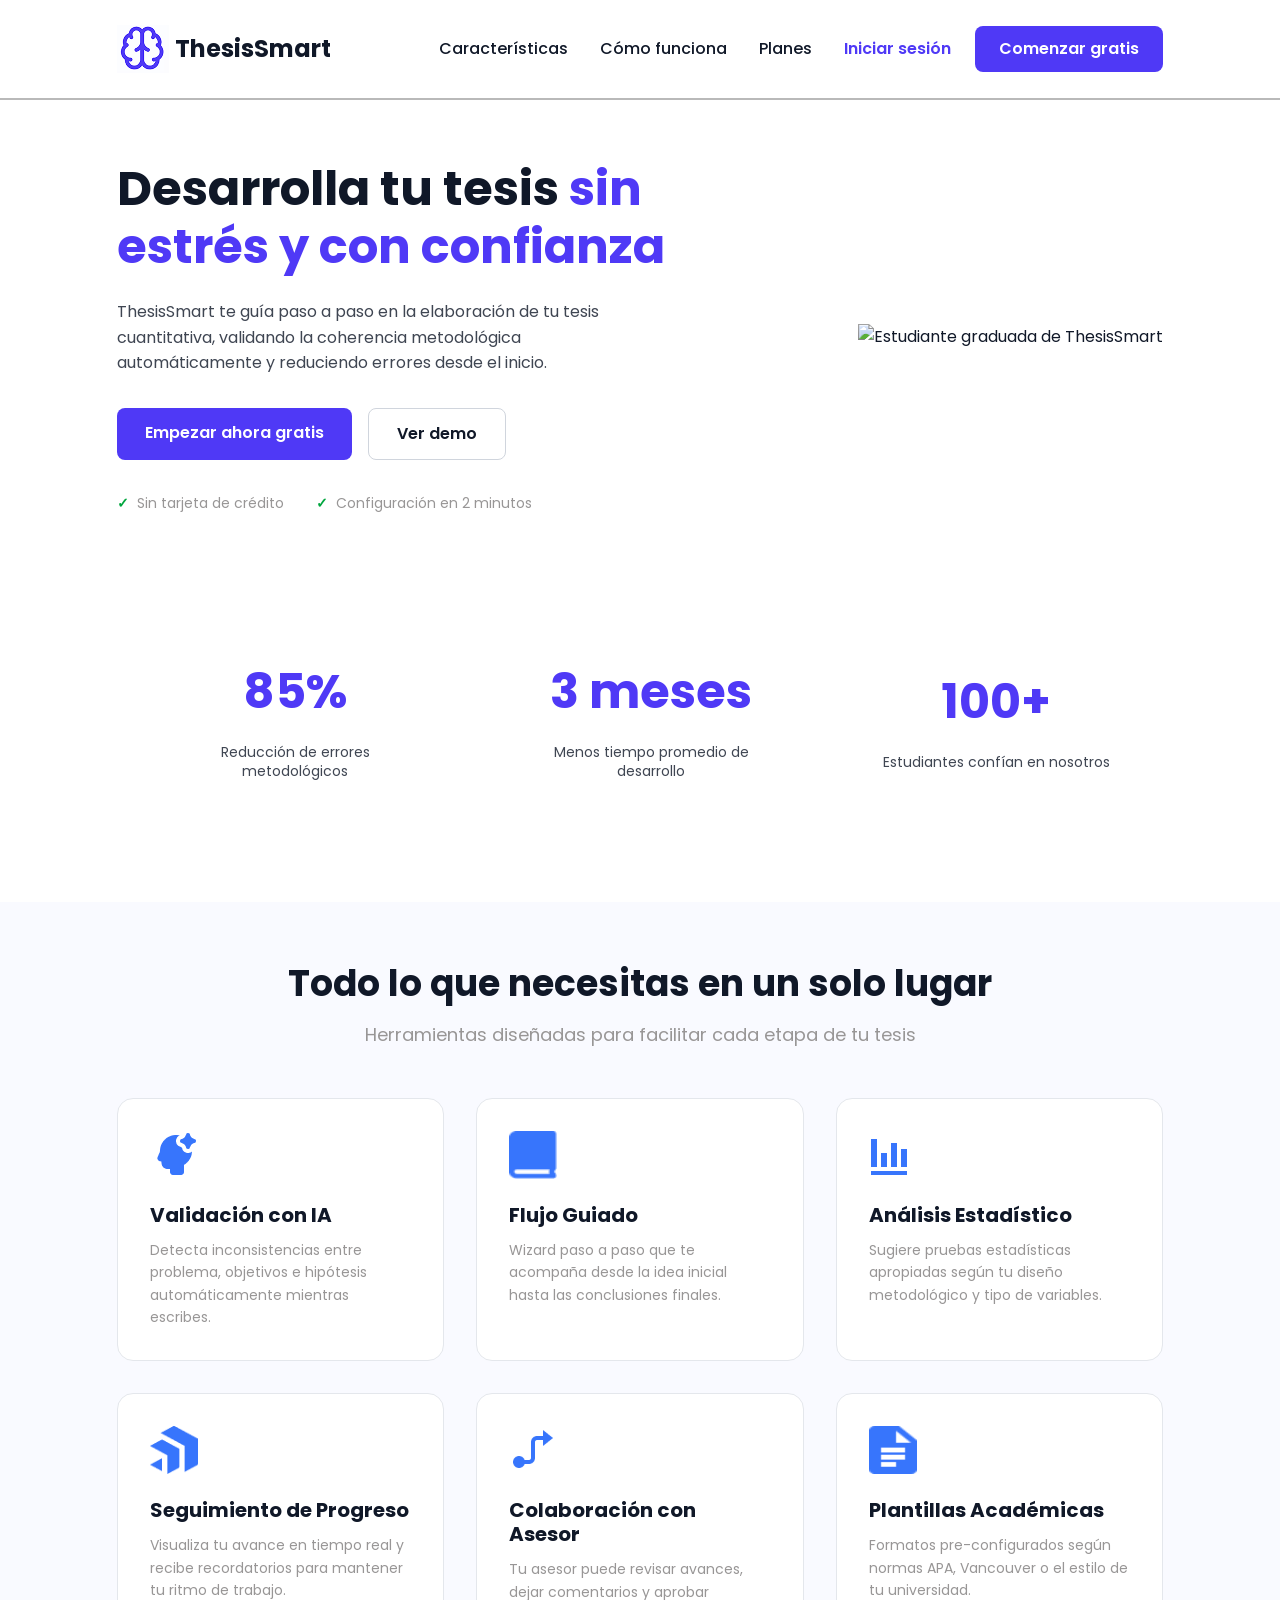
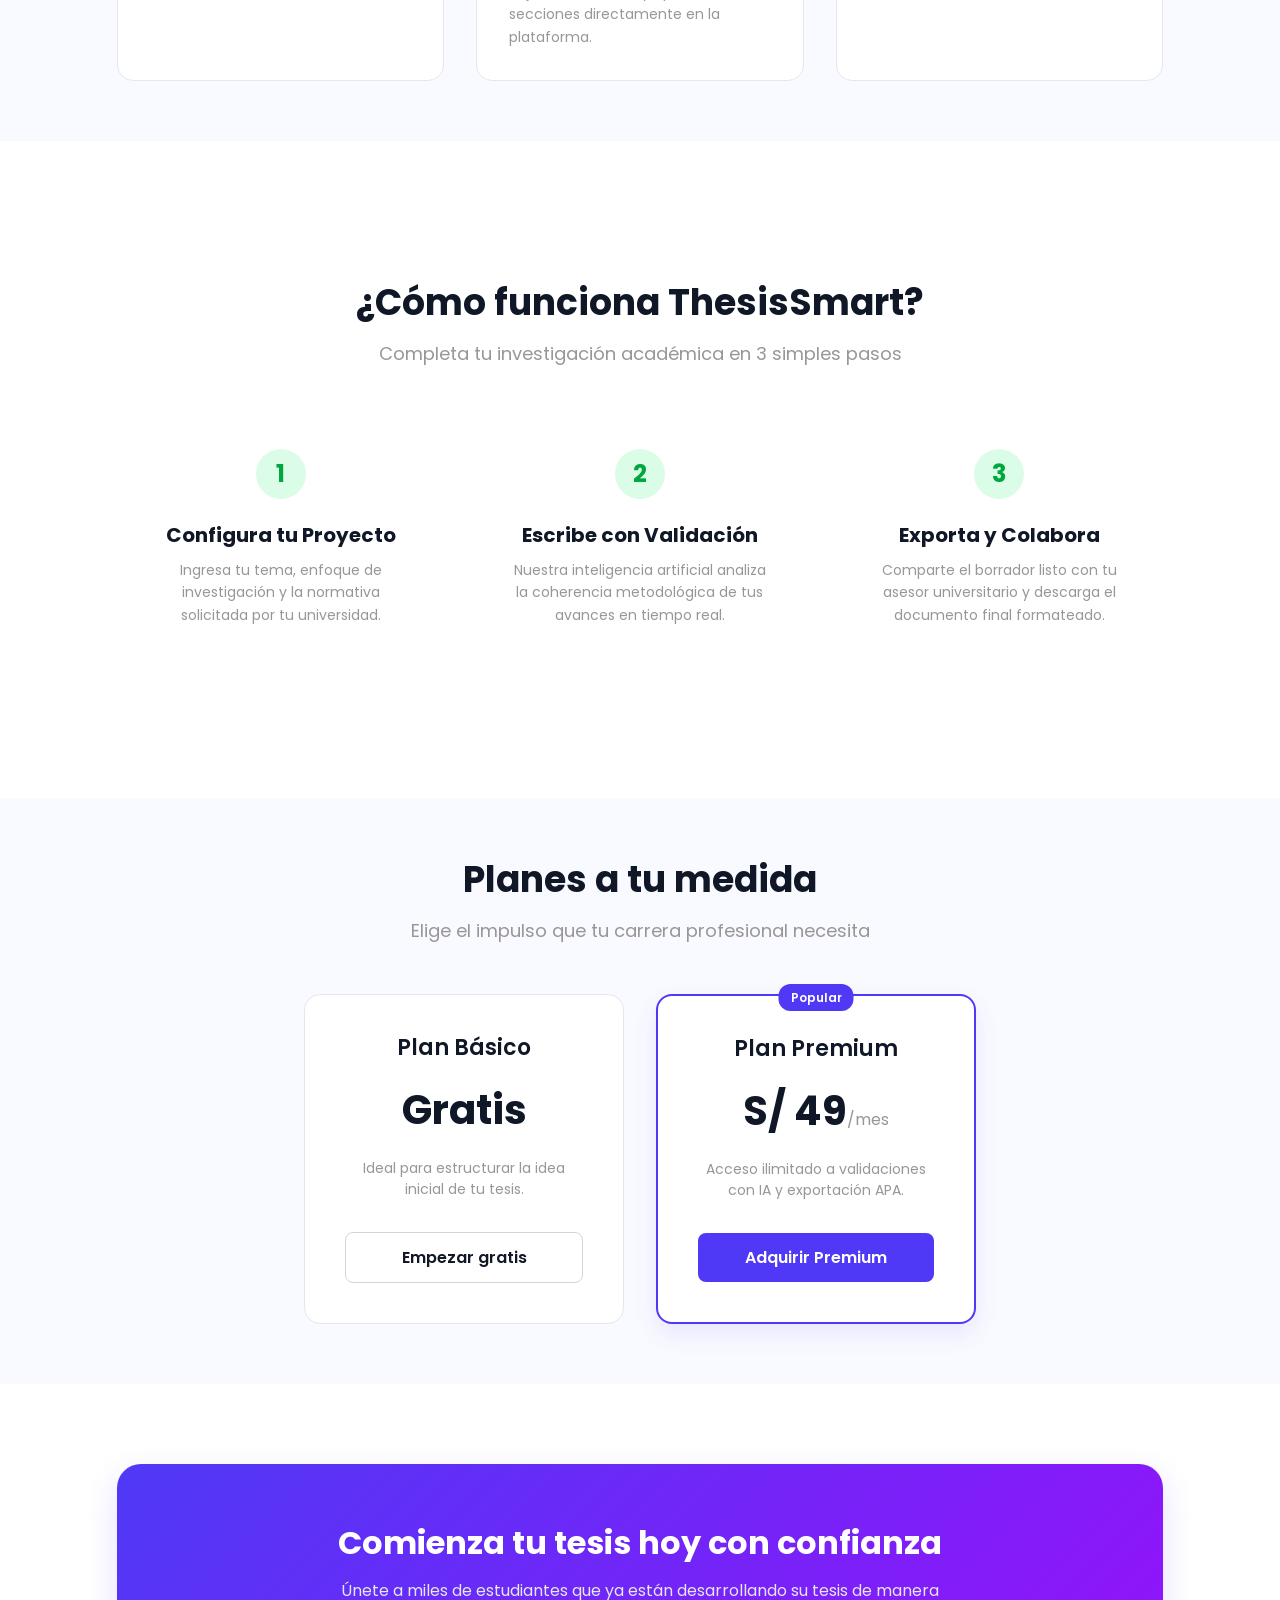
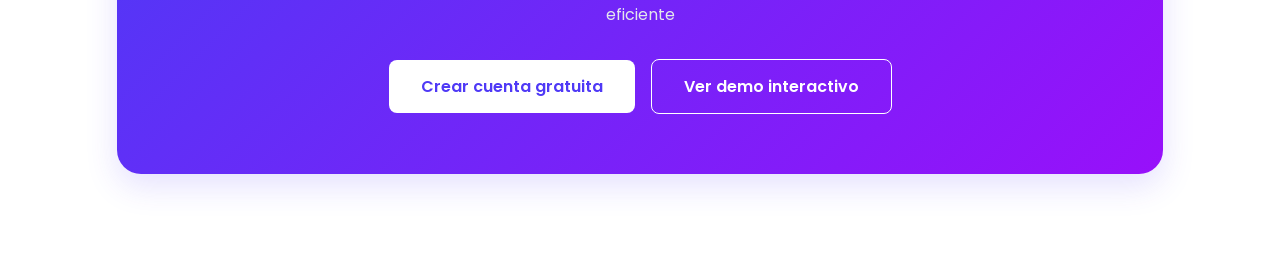
==== commit 05400e88: "Segunda actualizacion de archivos" ====
--- a/public/index.html
+++ b/public/index.html
@@ -9,7 +9,6 @@
   <link href="https://fonts.googleapis.com/css2?family=Poppins:wght@400;500;600;700&display=swap" rel="stylesheet">
   <link rel="stylesheet" href="assets/styles/global.css">
   <link rel="stylesheet" href="assets/styles/landing.css">
-  <link rel="stylesheet" href="assets/scripts/landing.js">
 </head>
 <body>
 
@@ -199,7 +198,7 @@
   <footer>
     </footer>
 
-  <script src="scripts/global.js"></script>
-  <script src="scripts/landing.js"></script>
+  <script src="assets/scripts/global.js"></script>
+  <script src="assets/scripts/landing.js"></script>
 </body>
 </html>
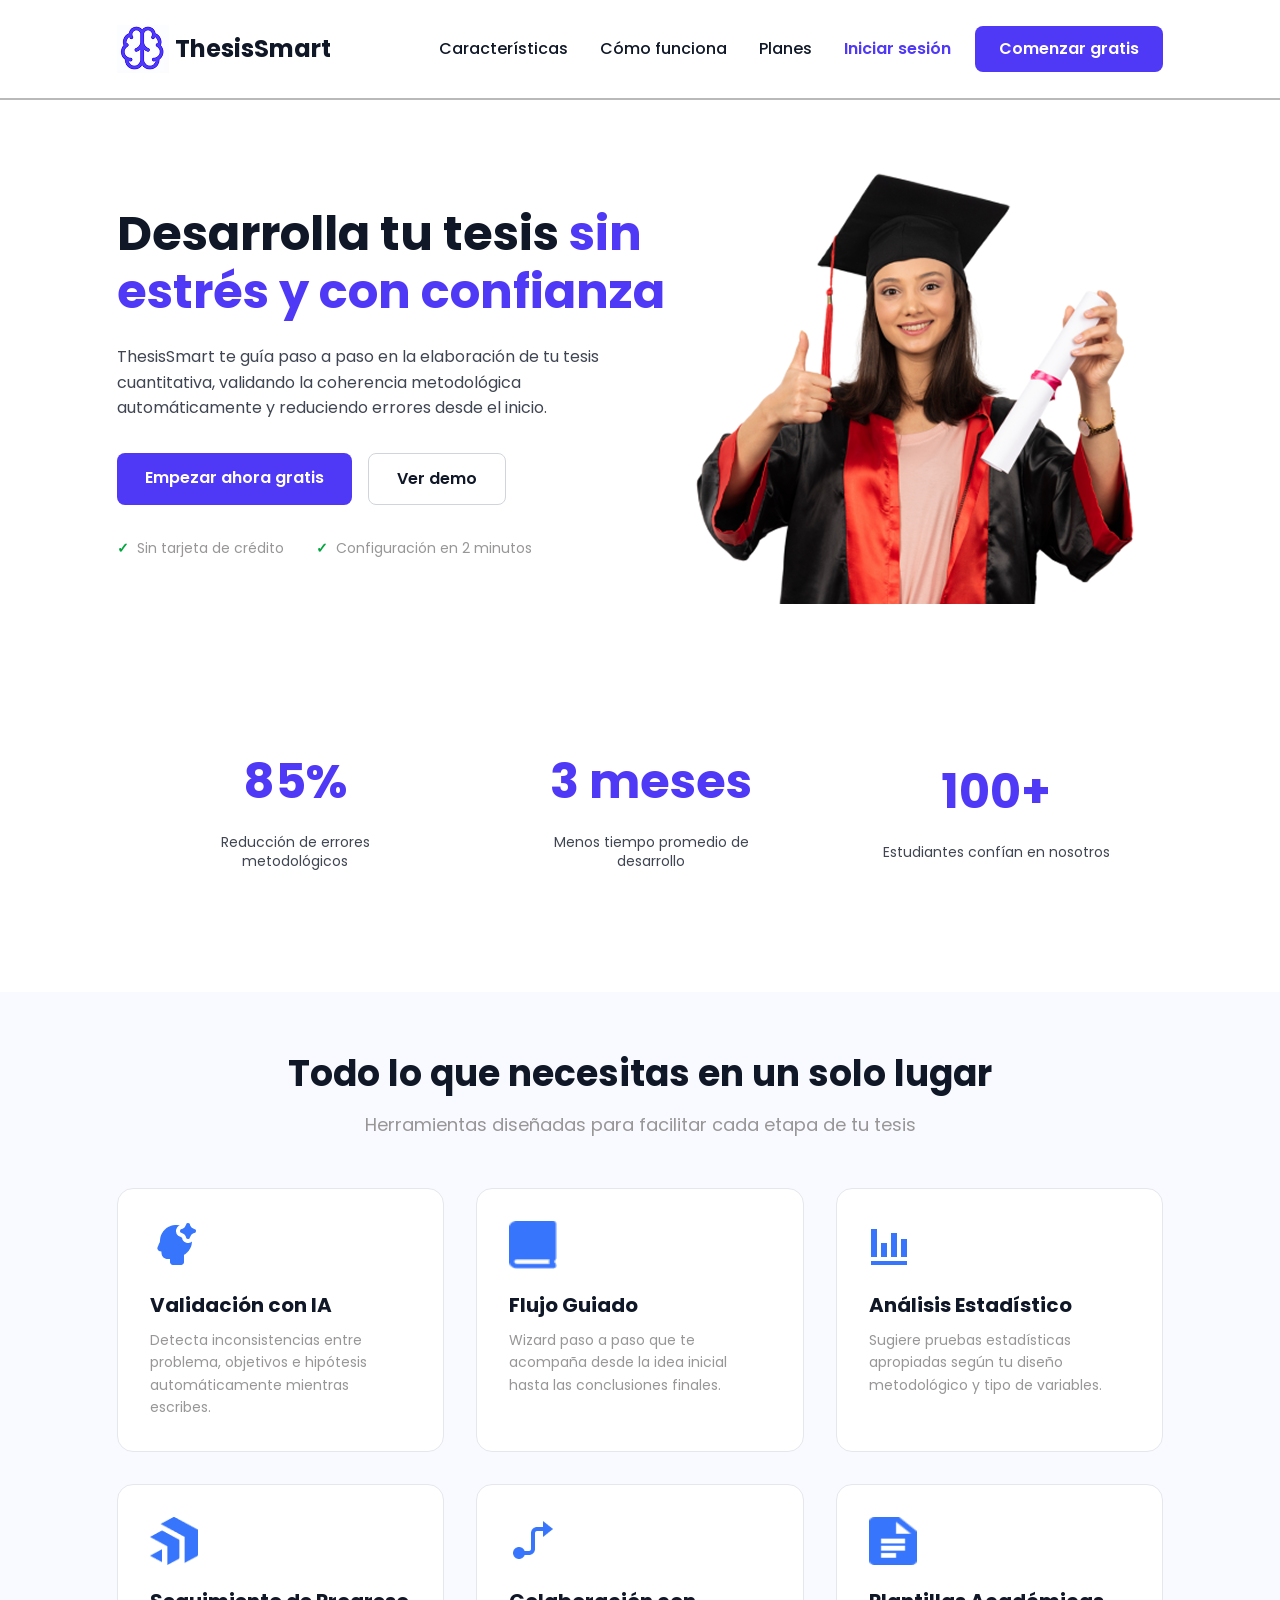
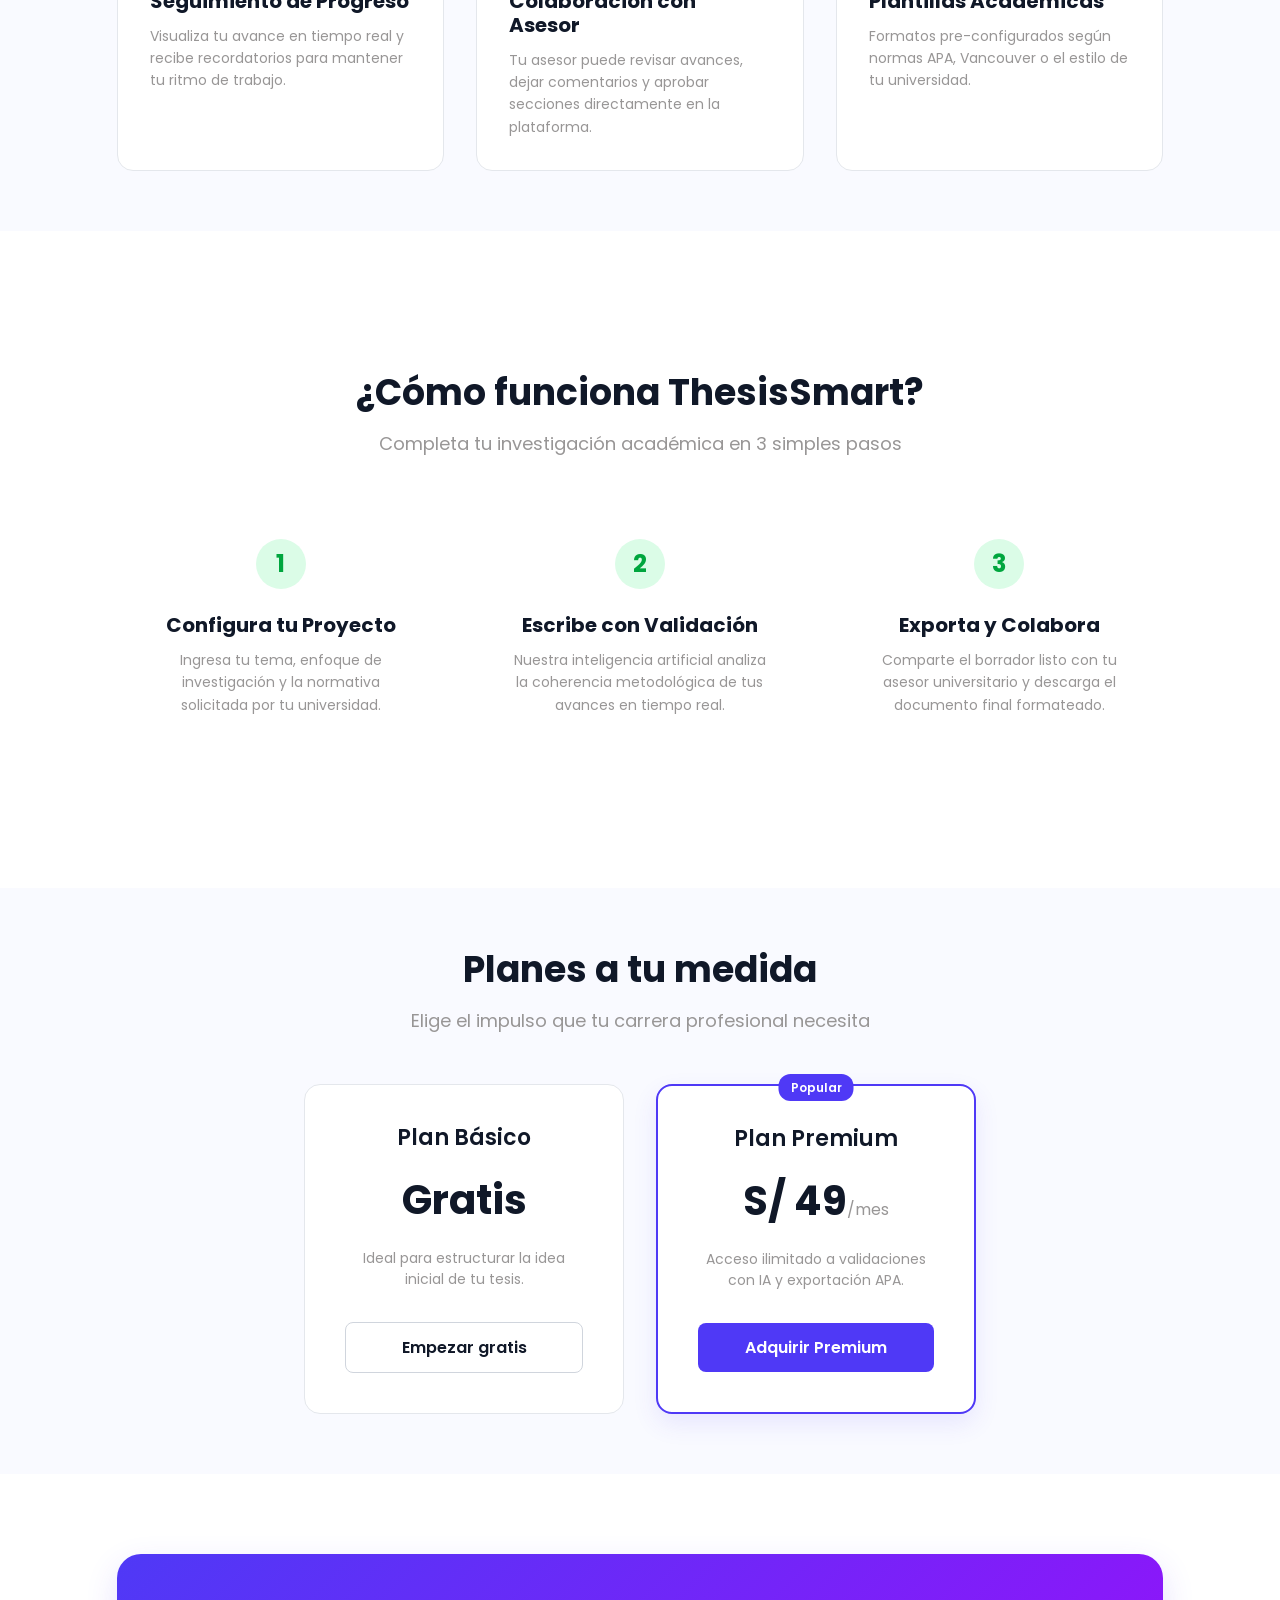
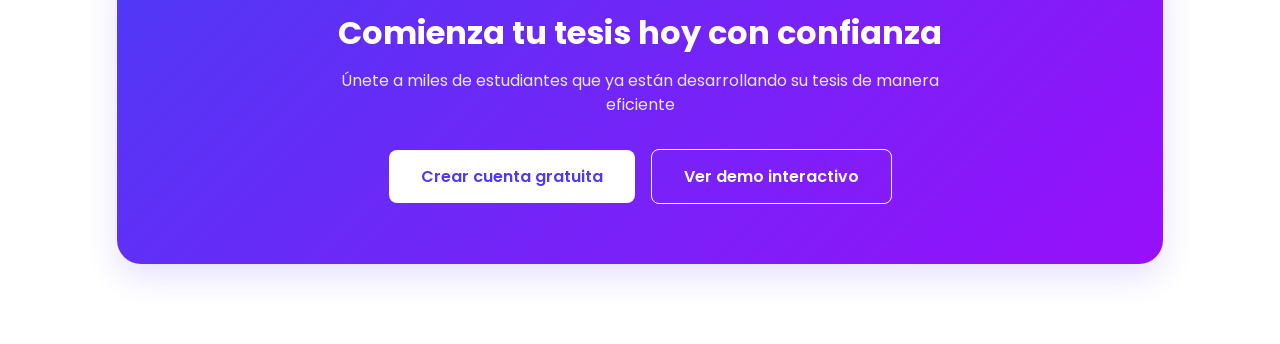
==== commit cf5b046b: "correccion img landing" ====
--- a/public/index.html
+++ b/public/index.html
@@ -9,6 +9,7 @@
   <link href="https://fonts.googleapis.com/css2?family=Poppins:wght@400;500;600;700&display=swap" rel="stylesheet">
   <link rel="stylesheet" href="assets/styles/global.css">
   <link rel="stylesheet" href="assets/styles/landing.css">
+  <link rel="stylesheet" href="assets/scripts/landing.js">
 </head>
 <body>
 
@@ -56,7 +57,7 @@
       </div>
 
       <div class="hero-image">
-        <img src="assets/images/landing/Diseño sin título 1.png" alt="Estudiante graduada de ThesisSmart">
+        <img src="assets/images/landing/hero-banner.png" alt="Estudiante graduada de ThesisSmart">
       </div>
     </section>
 
@@ -198,7 +199,7 @@
   <footer>
     </footer>
 
-  <script src="assets/scripts/global.js"></script>
-  <script src="assets/scripts/landing.js"></script>
+  <script src="scripts/global.js"></script>
+  <script src="scripts/landing.js"></script>
 </body>
 </html>
